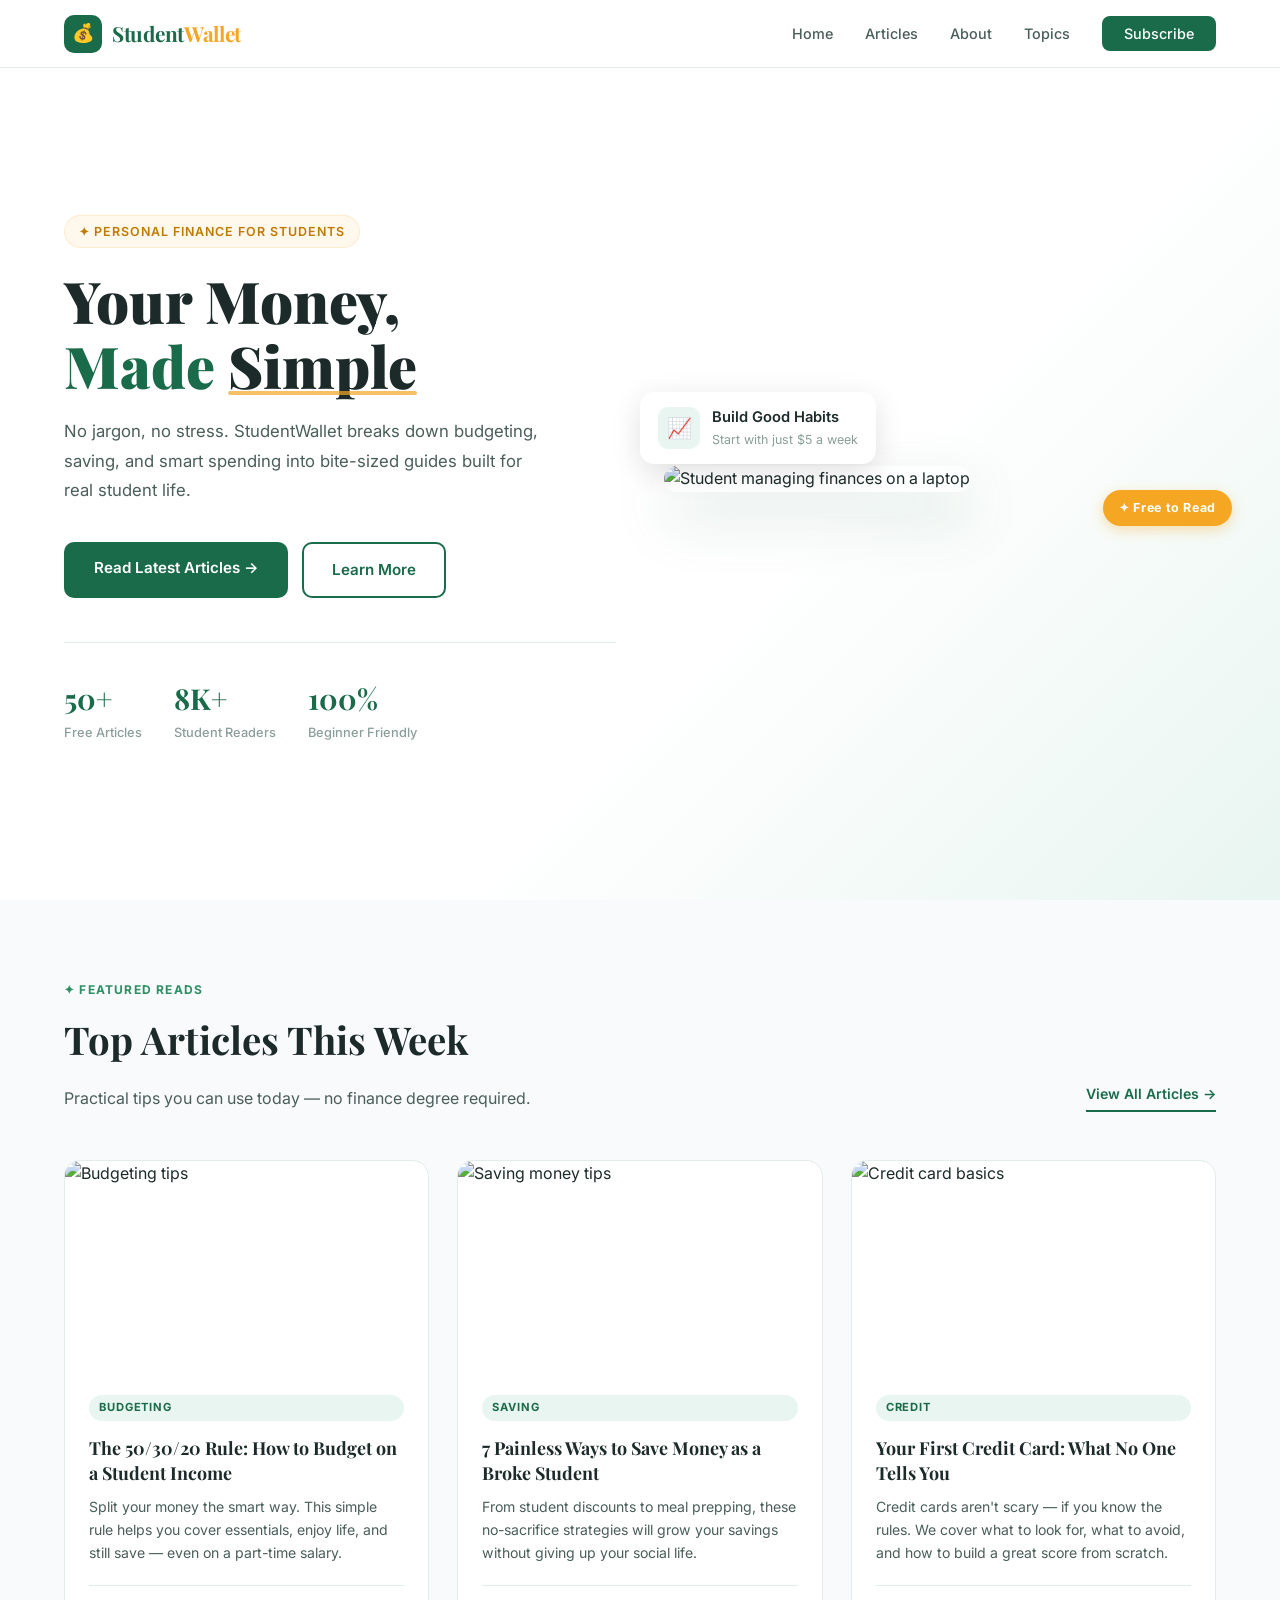
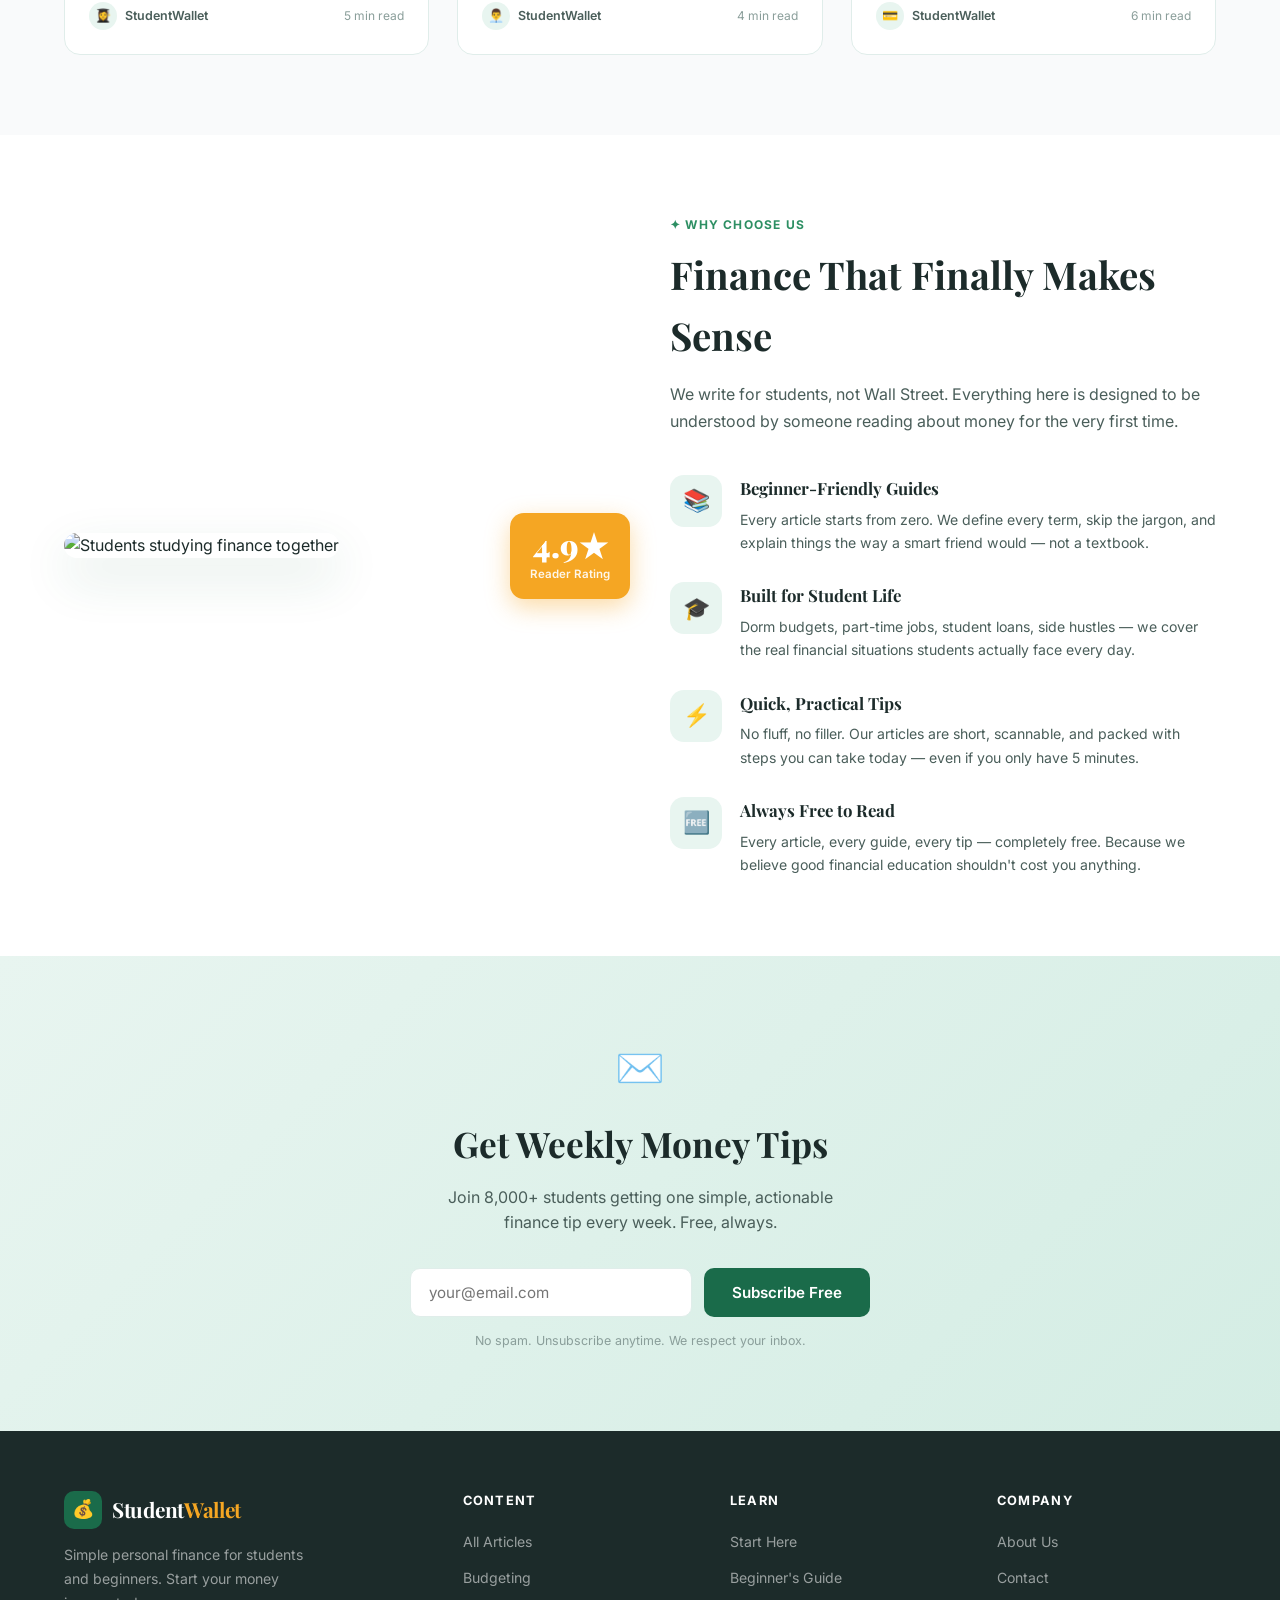
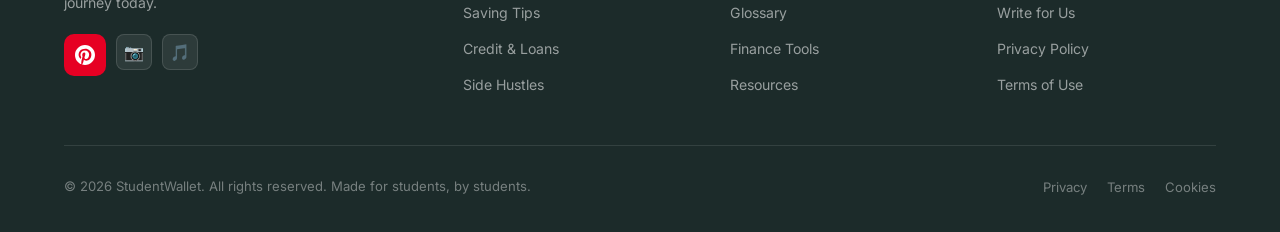
==== index.html @ f9fd7a30 "Add files via upload" ====
<!DOCTYPE html>
<html lang="en">
<head>
  <meta charset="UTF-8" />
  <meta name="viewport" content="width=device-width, initial-scale=1.0"/>
  <title>StudentWallet – Personal Finance for Students</title>
  <link href="https://fonts.googleapis.com/css2?family=Playfair+Display:wght@400;600;700;900&family=Inter:wght@300;400;500;600&display=swap" rel="stylesheet"/>
  <style>
    *, *::before, *::after { box-sizing: border-box; margin: 0; padding: 0; }

    :root {
      --green-dark:   #1A6B4A;
      --green-mid:    #2D8F63;
      --green-light:  #E8F5F0;
      --gold:         #F5A623;
      --gold-light:   #FFF8ED;
      --white:        #FFFFFF;
      --off-white:    #F9FAFB;
      --text-dark:    #1C2B2A;
      --text-mid:     #4A5E5A;
      --text-light:   #8A9E9A;
      --border:       #E0EDEA;
    }

    html { scroll-behavior: smooth; }
    body {
      font-family: 'Inter', sans-serif;
      color: var(--text-dark);
      background: var(--white);
      line-height: 1.6;
    }

    /* ── NAV ── */
    nav {
      position: sticky;
      top: 0;
      z-index: 100;
      background: rgba(255,255,255,0.96);
      backdrop-filter: blur(10px);
      border-bottom: 1px solid var(--border);
      padding: 0 5%;
      display: flex;
      align-items: center;
      justify-content: space-between;
      height: 68px;
    }

    .nav-logo {
      display: flex;
      align-items: center;
      gap: 10px;
      text-decoration: none;
    }

    .logo-icon {
      width: 38px;
      height: 38px;
      background: var(--green-dark);
      border-radius: 10px;
      display: flex;
      align-items: center;
      justify-content: center;
      font-size: 18px;
    }

    .logo-text {
      font-family: 'Playfair Display', serif;
      font-weight: 700;
      font-size: 1.3rem;
      color: var(--green-dark);
      letter-spacing: -0.3px;
    }

    .logo-text span { color: var(--gold); }

    .nav-links {
      display: flex;
      align-items: center;
      gap: 32px;
      list-style: none;
    }

    .nav-links a {
      text-decoration: none;
      font-size: 0.9rem;
      font-weight: 500;
      color: var(--text-mid);
      transition: color 0.2s;
    }

    .nav-links a:hover { color: var(--green-dark); }

    .nav-cta {
      background: var(--green-dark);
      color: var(--white) !important;
      padding: 9px 22px;
      border-radius: 8px;
      transition: background 0.2s !important;
    }

    .nav-cta:hover { background: var(--green-mid) !important; color: var(--white) !important; }

    /* ── HERO ── */
    .hero {
      display: grid;
      grid-template-columns: 1fr 1fr;
      align-items: center;
      gap: 48px;
      padding: 80px 5% 90px;
      background: linear-gradient(135deg, var(--white) 60%, var(--green-light) 100%);
      min-height: calc(100vh - 68px);
    }

    .hero-eyebrow {
      display: inline-flex;
      align-items: center;
      gap: 8px;
      background: var(--gold-light);
      border: 1px solid #F5C87040;
      color: #C07A00;
      font-size: 0.78rem;
      font-weight: 600;
      letter-spacing: 0.08em;
      text-transform: uppercase;
      padding: 6px 14px;
      border-radius: 100px;
      margin-bottom: 20px;
    }

    .hero-title {
      font-family: 'Playfair Display', serif;
      font-size: clamp(2.4rem, 4.5vw, 3.6rem);
      font-weight: 900;
      line-height: 1.12;
      color: var(--text-dark);
      margin-bottom: 20px;
    }

    .hero-title .accent { color: var(--green-dark); }
    .hero-title .underline-gold {
      position: relative;
      display: inline-block;
    }

    .hero-title .underline-gold::after {
      content: '';
      position: absolute;
      bottom: 2px;
      left: 0;
      width: 100%;
      height: 4px;
      background: var(--gold);
      border-radius: 2px;
      opacity: 0.7;
    }

    .hero-desc {
      font-size: 1.05rem;
      color: var(--text-mid);
      max-width: 480px;
      margin-bottom: 36px;
      line-height: 1.75;
    }

    .hero-actions {
      display: flex;
      gap: 14px;
      flex-wrap: wrap;
    }

    .btn-primary {
      background: var(--green-dark);
      color: var(--white);
      padding: 14px 30px;
      border-radius: 10px;
      font-weight: 600;
      font-size: 0.95rem;
      text-decoration: none;
      transition: background 0.2s, transform 0.15s;
      display: inline-block;
    }

    .btn-primary:hover { background: var(--green-mid); transform: translateY(-1px); }

    .btn-secondary {
      background: transparent;
      color: var(--green-dark);
      padding: 14px 28px;
      border-radius: 10px;
      font-weight: 600;
      font-size: 0.95rem;
      text-decoration: none;
      border: 2px solid var(--green-dark);
      transition: all 0.2s;
      display: inline-block;
    }

    .btn-secondary:hover { background: var(--green-light); }

    .hero-stats {
      display: flex;
      gap: 32px;
      margin-top: 44px;
      padding-top: 32px;
      border-top: 1px solid var(--border);
    }

    .stat-item {}
    .stat-num {
      font-family: 'Playfair Display', serif;
      font-size: 1.8rem;
      font-weight: 700;
      color: var(--green-dark);
    }
    .stat-label {
      font-size: 0.8rem;
      color: var(--text-light);
      font-weight: 500;
      margin-top: 2px;
    }

    .hero-image-wrap {
      position: relative;
    }

    .hero-image-wrap img {
      width: 100%;
      height: 500px;
      object-fit: cover;
      border-radius: 20px;
      box-shadow: 0 24px 60px rgba(26,107,74,0.18);
    }

    .hero-badge {
      position: absolute;
      bottom: 28px;
      left: -24px;
      background: var(--white);
      border-radius: 14px;
      padding: 14px 18px;
      box-shadow: 0 8px 30px rgba(0,0,0,0.12);
      display: flex;
      align-items: center;
      gap: 12px;
      min-width: 200px;
    }

    .hero-badge-icon {
      width: 42px;
      height: 42px;
      background: var(--green-light);
      border-radius: 10px;
      display: flex;
      align-items: center;
      justify-content: center;
      font-size: 20px;
      flex-shrink: 0;
    }

    .hero-badge-text { font-size: 0.78rem; color: var(--text-light); }
    .hero-badge-main { font-size: 0.92rem; font-weight: 600; color: var(--text-dark); }

    .hero-tag {
      position: absolute;
      top: 24px;
      right: -16px;
      background: var(--gold);
      color: var(--white);
      font-size: 0.78rem;
      font-weight: 700;
      padding: 8px 16px;
      border-radius: 100px;
      letter-spacing: 0.05em;
      box-shadow: 0 4px 14px rgba(245,166,35,0.35);
    }

    /* ── SECTION SHARED ── */
    section { padding: 80px 5%; }

    .section-eyebrow {
      font-size: 0.75rem;
      font-weight: 700;
      letter-spacing: 0.1em;
      text-transform: uppercase;
      color: var(--green-mid);
      margin-bottom: 10px;
    }

    .section-title {
      font-family: 'Playfair Display', serif;
      font-size: clamp(1.8rem, 3vw, 2.5rem);
      font-weight: 700;
      color: var(--text-dark);
      margin-bottom: 14px;
    }

    .section-sub {
      font-size: 1rem;
      color: var(--text-mid);
      max-width: 540px;
      line-height: 1.7;
    }

    .section-header {
      display: flex;
      align-items: flex-end;
      justify-content: space-between;
      flex-wrap: wrap;
      gap: 20px;
      margin-bottom: 48px;
    }

    .view-all {
      font-size: 0.88rem;
      font-weight: 600;
      color: var(--green-dark);
      text-decoration: none;
      display: flex;
      align-items: center;
      gap: 6px;
      white-space: nowrap;
      padding-bottom: 4px;
      border-bottom: 2px solid var(--green-dark);
      transition: opacity 0.2s;
    }

    .view-all:hover { opacity: 0.7; }

    /* ── TOP ARTICLES ── */
    #articles { background: var(--off-white); }

    .articles-grid {
      display: grid;
      grid-template-columns: repeat(3, 1fr);
      gap: 28px;
    }

    .article-card {
      background: var(--white);
      border-radius: 16px;
      overflow: hidden;
      border: 1px solid var(--border);
      transition: transform 0.2s, box-shadow 0.2s;
      text-decoration: none;
      color: inherit;
      display: flex;
      flex-direction: column;
    }

    .article-card:hover {
      transform: translateY(-4px);
      box-shadow: 0 16px 40px rgba(26,107,74,0.12);
    }

    .article-card img {
      width: 100%;
      height: 210px;
      object-fit: cover;
    }

    .article-card-body { padding: 24px; flex: 1; display: flex; flex-direction: column; }

    .article-tag {
      display: inline-block;
      font-size: 0.7rem;
      font-weight: 700;
      text-transform: uppercase;
      letter-spacing: 0.08em;
      color: var(--green-dark);
      background: var(--green-light);
      padding: 4px 10px;
      border-radius: 100px;
      margin-bottom: 14px;
    }

    .article-title {
      font-family: 'Playfair Display', serif;
      font-size: 1.12rem;
      font-weight: 700;
      color: var(--text-dark);
      margin-bottom: 10px;
      line-height: 1.4;
    }

    .article-excerpt {
      font-size: 0.88rem;
      color: var(--text-mid);
      line-height: 1.65;
      flex: 1;
    }

    .article-meta {
      display: flex;
      align-items: center;
      justify-content: space-between;
      margin-top: 20px;
      padding-top: 16px;
      border-top: 1px solid var(--border);
    }

    .article-author {
      display: flex;
      align-items: center;
      gap: 8px;
    }

    .author-avatar {
      width: 28px;
      height: 28px;
      border-radius: 50%;
      background: var(--green-light);
      display: flex;
      align-items: center;
      justify-content: center;
      font-size: 13px;
    }

    .author-name { font-size: 0.78rem; font-weight: 600; color: var(--text-mid); }
    .article-read { font-size: 0.75rem; color: var(--text-light); }

    /* ── WHY CHOOSE US ── */
    #why { background: var(--white); }

    .why-grid {
      display: grid;
      grid-template-columns: 1fr 1fr;
      gap: 60px;
      align-items: center;
    }

    .why-image-col { position: relative; }

    .why-image-col img {
      width: 100%;
      height: 480px;
      object-fit: cover;
      border-radius: 20px;
      box-shadow: 0 20px 50px rgba(26,107,74,0.14);
    }

    .why-floating-card {
      position: absolute;
      top: -20px;
      right: -20px;
      background: var(--gold);
      color: var(--white);
      border-radius: 14px;
      padding: 16px 20px;
      text-align: center;
      box-shadow: 0 8px 24px rgba(245,166,35,0.4);
    }

    .why-floating-num {
      font-family: 'Playfair Display', serif;
      font-size: 2rem;
      font-weight: 900;
      line-height: 1;
    }

    .why-floating-label { font-size: 0.72rem; font-weight: 600; opacity: 0.9; margin-top: 4px; }

    .why-features { display: flex; flex-direction: column; gap: 28px; }

    .why-feature {
      display: flex;
      gap: 18px;
      align-items: flex-start;
    }

    .why-feature-icon {
      width: 52px;
      height: 52px;
      border-radius: 14px;
      background: var(--green-light);
      display: flex;
      align-items: center;
      justify-content: center;
      font-size: 22px;
      flex-shrink: 0;
      transition: background 0.2s;
    }

    .why-feature:hover .why-feature-icon { background: var(--green-dark); }

    .why-feature-title {
      font-family: 'Playfair Display', serif;
      font-size: 1.05rem;
      font-weight: 700;
      margin-bottom: 6px;
      color: var(--text-dark);
    }

    .why-feature-desc {
      font-size: 0.88rem;
      color: var(--text-mid);
      line-height: 1.65;
    }

    /* ── TOPICS STRIP ── */
    #topics {
      background: var(--green-dark);
      padding: 64px 5%;
    }

    .topics-inner { text-align: center; }

    .topics-title {
      font-family: 'Playfair Display', serif;
      font-size: clamp(1.6rem, 2.5vw, 2rem);
      font-weight: 700;
      color: var(--white);
      margin-bottom: 8px;
    }

    .topics-sub { font-size: 0.95rem; color: rgba(255,255,255,0.65); margin-bottom: 36px; }

    .topics-chips {
      display: flex;
      flex-wrap: wrap;
      gap: 12px;
      justify-content: center;
    }

    .chip {
      display: inline-flex;
      align-items: center;
      gap: 8px;
      background: rgba(255,255,255,0.1);
      border: 1px solid rgba(255,255,255,0.2);
      color: var(--white);
      padding: 10px 20px;
      border-radius: 100px;
      font-size: 0.88rem;
      font-weight: 500;
      text-decoration: none;
      transition: background 0.2s;
      cursor: pointer;
    }

    .chip:hover { background: rgba(255,255,255,0.2); }
    .chip.active { background: var(--gold); border-color: var(--gold); }

    /* ── NEWSLETTER ── */
    #newsletter {
      background: linear-gradient(135deg, var(--green-light) 0%, #D4EDE4 100%);
      text-align: center;
      padding: 80px 5%;
    }

    .newsletter-icon { font-size: 2.5rem; margin-bottom: 16px; }

    .newsletter-title {
      font-family: 'Playfair Display', serif;
      font-size: clamp(1.7rem, 3vw, 2.2rem);
      font-weight: 700;
      color: var(--text-dark);
      margin-bottom: 12px;
    }

    .newsletter-sub {
      font-size: 1rem;
      color: var(--text-mid);
      margin-bottom: 32px;
      max-width: 440px;
      margin-left: auto;
      margin-right: auto;
    }

    .newsletter-form {
      display: flex;
      gap: 12px;
      max-width: 460px;
      margin: 0 auto;
      flex-wrap: wrap;
      justify-content: center;
    }

    .newsletter-input {
      flex: 1;
      min-width: 220px;
      padding: 14px 18px;
      border: 1.5px solid var(--border);
      border-radius: 10px;
      font-size: 0.95rem;
      font-family: 'Inter', sans-serif;
      background: var(--white);
      outline: none;
      transition: border-color 0.2s;
    }

    .newsletter-input:focus { border-color: var(--green-dark); }

    .newsletter-btn {
      background: var(--green-dark);
      color: var(--white);
      padding: 14px 28px;
      border-radius: 10px;
      font-weight: 600;
      font-size: 0.95rem;
      border: none;
      cursor: pointer;
      font-family: 'Inter', sans-serif;
      transition: background 0.2s;
    }

    .newsletter-btn:hover { background: var(--green-mid); }

    .newsletter-note { font-size: 0.78rem; color: var(--text-light); margin-top: 14px; }

    /* ── FOOTER ── */
    footer {
      background: var(--text-dark);
      color: rgba(255,255,255,0.8);
      padding: 60px 5% 32px;
    }

    .footer-top {
      display: grid;
      grid-template-columns: 1.6fr 1fr 1fr 1fr;
      gap: 48px;
      padding-bottom: 48px;
      border-bottom: 1px solid rgba(255,255,255,0.1);
    }

    .footer-brand .logo-text { color: var(--white); }
    .footer-brand .logo-text span { color: var(--gold); }

    .footer-tagline {
      font-size: 0.88rem;
      color: rgba(255,255,255,0.55);
      margin-top: 14px;
      line-height: 1.7;
      max-width: 240px;
    }

    .footer-social {
      display: flex;
      gap: 10px;
      margin-top: 20px;
    }

    .social-link {
      width: 36px;
      height: 36px;
      border-radius: 8px;
      background: rgba(255,255,255,0.08);
      border: 1px solid rgba(255,255,255,0.12);
      display: flex;
      align-items: center;
      justify-content: center;
      text-decoration: none;
      font-size: 16px;
      transition: background 0.2s;
      color: var(--white);
    }

    .social-link:hover { background: rgba(255,255,255,0.18); }

    .pinterest-link {
      width: 42px;
      height: 42px;
      border-radius: 10px;
      background: #E60023;
      display: flex;
      align-items: center;
      justify-content: center;
      text-decoration: none;
      font-size: 20px;
      transition: opacity 0.2s, transform 0.15s;
      border: none;
    }

    .pinterest-link:hover { opacity: 0.85; transform: scale(1.08); }

    .footer-col-title {
      font-size: 0.8rem;
      font-weight: 700;
      letter-spacing: 0.1em;
      text-transform: uppercase;
      color: var(--white);
      margin-bottom: 18px;
    }

    .footer-links { list-style: none; display: flex; flex-direction: column; gap: 10px; }

    .footer-links a {
      text-decoration: none;
      font-size: 0.88rem;
      color: rgba(255,255,255,0.55);
      transition: color 0.2s;
    }

    .footer-links a:hover { color: var(--white); }

    .footer-bottom {
      display: flex;
      align-items: center;
      justify-content: space-between;
      padding-top: 28px;
      flex-wrap: wrap;
      gap: 12px;
    }

    .footer-copy { font-size: 0.82rem; color: rgba(255,255,255,0.4); }

    .footer-bottom-links {
      display: flex;
      gap: 20px;
      list-style: none;
    }

    .footer-bottom-links a {
      font-size: 0.82rem;
      color: rgba(255,255,255,0.4);
      text-decoration: none;
      transition: color 0.2s;
    }

    .footer-bottom-links a:hover { color: rgba(255,255,255,0.7); }

    /* ── RESPONSIVE ── */
    @media (max-width: 1024px) {
      .footer-top { grid-template-columns: 1fr 1fr; gap: 36px; }
      .why-grid { grid-template-columns: 1fr; }
      .why-image-col { display: none; }
    }

    @media (max-width: 768px) {
      .hero { grid-template-columns: 1fr; padding: 48px 5%; min-height: auto; }
      .hero-image-wrap { display: none; }
      .articles-grid { grid-template-columns: 1fr; }
      .nav-links { display: none; }
      .hero-stats { gap: 20px; }
      .footer-top { grid-template-columns: 1fr 1fr; }
    }

    @media (max-width: 480px) {
      .footer-top { grid-template-columns: 1fr; }
      .footer-bottom { flex-direction: column; align-items: flex-start; }
    }

    /* ── ANIMATIONS ── */
    @keyframes fadeUp {
      from { opacity: 0; transform: translateY(24px); }
      to   { opacity: 1; transform: translateY(0); }
    }

    .hero-content > * {
      animation: fadeUp 0.6s ease both;
    }

    .hero-content > *:nth-child(1) { animation-delay: 0.05s; }
    .hero-content > *:nth-child(2) { animation-delay: 0.15s; }
    .hero-content > *:nth-child(3) { animation-delay: 0.25s; }
    .hero-content > *:nth-child(4) { animation-delay: 0.35s; }
    .hero-content > *:nth-child(5) { animation-delay: 0.45s; }

    @media (prefers-reduced-motion: reduce) {
      .hero-content > * { animation: none; }
    }
  </style>
</head>
<body>

  <!-- ── NAVIGATION ── -->
  <nav>
    <a href="#" class="nav-logo">
      <div class="logo-icon">💰</div>
      <span class="logo-text">Student<span>Wallet</span></span>
    </a>
    <ul class="nav-links">
      <li><a href="#">Home</a></li>
      <li><a href="#articles">Articles</a></li>
      <li><a href="#why">About</a></li>
      <li><a href="#topics">Topics</a></li>
      <li><a href="#newsletter" class="nav-cta">Subscribe</a></li>
    </ul>
  </nav>

  <!-- ── HERO ── -->
  <section class="hero">
    <div class="hero-content">
      <div class="hero-eyebrow">
        ✦ Personal Finance for Students
      </div>
      <h1 class="hero-title">
        Your Money,<br/>
        <span class="accent">Made</span> <span class="underline-gold">Simple</span>
      </h1>
      <p class="hero-desc">
        No jargon, no stress. StudentWallet breaks down budgeting, saving, and smart spending into bite-sized guides built for real student life.
      </p>
      <div class="hero-actions">
        <a href="#articles" class="btn-primary">Read Latest Articles →</a>
        <a href="#why" class="btn-secondary">Learn More</a>
      </div>
      <div class="hero-stats">
        <div class="stat-item">
          <div class="stat-num">50+</div>
          <div class="stat-label">Free Articles</div>
        </div>
        <div class="stat-item">
          <div class="stat-num">8K+</div>
          <div class="stat-label">Student Readers</div>
        </div>
        <div class="stat-item">
          <div class="stat-num">100%</div>
          <div class="stat-label">Beginner Friendly</div>
        </div>
      </div>
    </div>

    <div class="hero-image-wrap">
      <img
        src="https://images.unsplash.com/photo-1554224155-6726b3ff858f?w=900&auto=format&fit=crop&q=80"
        alt="Student managing finances on a laptop"
      />
      <div class="hero-badge">
        <div class="hero-badge-icon">📈</div>
        <div>
          <div class="hero-badge-main">Build Good Habits</div>
          <div class="hero-badge-text">Start with just $5 a week</div>
        </div>
      </div>
      <div class="hero-tag">✦ Free to Read</div>
    </div>
  </section>

  <!-- ── TOP ARTICLES ── -->
  <section id="articles">
    <div class="section-header">
      <div>
        <p class="section-eyebrow">✦ Featured Reads</p>
        <h2 class="section-title">Top Articles This Week</h2>
        <p class="section-sub">Practical tips you can use today — no finance degree required.</p>
      </div>
      <a href="#" class="view-all">View All Articles →</a>
    </div>

    <div class="articles-grid">

      <!-- Article 1 -->
      <a href="#" class="article-card">
        <img
          src="https://images.unsplash.com/photo-1579621970795-87facc2f976d?w=800&auto=format&fit=crop&q=80"
          alt="Budgeting tips"
        />
        <div class="article-card-body">
          <span class="article-tag">Budgeting</span>
          <div class="article-title">The 50/30/20 Rule: How to Budget on a Student Income</div>
          <p class="article-excerpt">Split your money the smart way. This simple rule helps you cover essentials, enjoy life, and still save — even on a part-time salary.</p>
          <div class="article-meta">
            <div class="article-author">
              <div class="author-avatar">👩‍🎓</div>
              <span class="author-name">StudentWallet</span>
            </div>
            <span class="article-read">5 min read</span>
          </div>
        </div>
      </a>

      <!-- Article 2 -->
      <a href="#" class="article-card">
        <img
          src="https://images.unsplash.com/photo-1450101499163-c8848c66ca85?w=800&auto=format&fit=crop&q=80"
          alt="Saving money tips"
        />
        <div class="article-card-body">
          <span class="article-tag">Saving</span>
          <div class="article-title">7 Painless Ways to Save Money as a Broke Student</div>
          <p class="article-excerpt">From student discounts to meal prepping, these no-sacrifice strategies will grow your savings without giving up your social life.</p>
          <div class="article-meta">
            <div class="article-author">
              <div class="author-avatar">👨‍💼</div>
              <span class="author-name">StudentWallet</span>
            </div>
            <span class="article-read">4 min read</span>
          </div>
        </div>
      </a>

      <!-- Article 3 -->
      <a href="#" class="article-card">
        <img
          src="https://images.unsplash.com/photo-1633158829585-23ba8f7c8caf?w=800&auto=format&fit=crop&q=80"
          alt="Credit card basics"
        />
        <div class="article-card-body">
          <span class="article-tag">Credit</span>
          <div class="article-title">Your First Credit Card: What No One Tells You</div>
          <p class="article-excerpt">Credit cards aren't scary — if you know the rules. We cover what to look for, what to avoid, and how to build a great score from scratch.</p>
          <div class="article-meta">
            <div class="article-author">
              <div class="author-avatar">💳</div>
              <span class="author-name">StudentWallet</span>
            </div>
            <span class="article-read">6 min read</span>
          </div>
        </div>
      </a>

    </div>
  </section>

  <!-- ── WHY CHOOSE STUDENTWALLET ── -->
  <section id="why">
    <div class="why-grid">
      <div class="why-image-col">
        <img
          src="https://images.unsplash.com/photo-1523240795612-9a054b0db644?w=900&auto=format&fit=crop&q=80"
          alt="Students studying finance together"
        />
        <div class="why-floating-card">
          <div class="why-floating-num">4.9★</div>
          <div class="why-floating-label">Reader Rating</div>
        </div>
      </div>

      <div>
        <p class="section-eyebrow">✦ Why Choose Us</p>
        <h2 class="section-title">Finance That Finally Makes Sense</h2>
        <p class="section-sub" style="margin-bottom: 40px;">We write for students, not Wall Street. Everything here is designed to be understood by someone reading about money for the very first time.</p>

        <div class="why-features">

          <div class="why-feature">
            <div class="why-feature-icon">📚</div>
            <div>
              <div class="why-feature-title">Beginner-Friendly Guides</div>
              <p class="why-feature-desc">Every article starts from zero. We define every term, skip the jargon, and explain things the way a smart friend would — not a textbook.</p>
            </div>
          </div>

          <div class="why-feature">
            <div class="why-feature-icon">🎓</div>
            <div>
              <div class="why-feature-title">Built for Student Life</div>
              <p class="why-feature-desc">Dorm budgets, part-time jobs, student loans, side hustles — we cover the real financial situations students actually face every day.</p>
            </div>
          </div>

          <div class="why-feature">
            <div class="why-feature-icon">⚡</div>
            <div>
              <div class="why-feature-title">Quick, Practical Tips</div>
              <p class="why-feature-desc">No fluff, no filler. Our articles are short, scannable, and packed with steps you can take today — even if you only have 5 minutes.</p>
            </div>
          </div>

          <div class="why-feature">
            <div class="why-feature-icon">🆓</div>
            <div>
              <div class="why-feature-title">Always Free to Read</div>
              <p class="why-feature-desc">Every article, every guide, every tip — completely free. Because we believe good financial education shouldn't cost you anything.</p>
            </div>
          </div>

        </div>
      </div>
    </div>
  </section>



  <!-- ── NEWSLETTER ── -->
  <section id="newsletter">
    <div class="newsletter-icon">✉️</div>
    <h2 class="newsletter-title">Get Weekly Money Tips</h2>
    <p class="newsletter-sub">Join 8,000+ students getting one simple, actionable finance tip every week. Free, always.</p>
    <div class="newsletter-form">
      <input class="newsletter-input" type="email" placeholder="your@email.com" />
      <button class="newsletter-btn">Subscribe Free</button>
    </div>
    <p class="newsletter-note">No spam. Unsubscribe anytime. We respect your inbox.</p>
  </section>

  <!-- ── FOOTER ── -->
  <footer>
    <div class="footer-top">

      <div class="footer-brand">
        <a href="#" class="nav-logo" style="text-decoration:none;">
          <div class="logo-icon">💰</div>
          <span class="logo-text" style="color:#fff">Student<span>Wallet</span></span>
        </a>
        <p class="footer-tagline">Simple personal finance for students and beginners. Start your money journey today.</p>
        <div class="footer-social">
          <!-- Pinterest — replace # with your Pinterest URL -->
          <a href="#" target="_blank" rel="noopener noreferrer" class="pinterest-link" title="Follow us on Pinterest" aria-label="Pinterest">
            <svg width="20" height="20" viewBox="0 0 24 24" fill="white" xmlns="http://www.w3.org/2000/svg">
              <path d="M12 0C5.373 0 0 5.373 0 12c0 5.084 3.163 9.426 7.627 11.174-.105-.949-.2-2.405.042-3.441.218-.937 1.407-5.965 1.407-5.965s-.359-.719-.359-1.782c0-1.668.967-2.914 2.171-2.914 1.023 0 1.518.769 1.518 1.69 0 1.029-.655 2.568-.994 3.995-.283 1.194.599 2.169 1.777 2.169 2.133 0 3.772-2.249 3.772-5.495 0-2.873-2.064-4.882-5.012-4.882-3.414 0-5.418 2.561-5.418 5.207 0 1.031.397 2.138.893 2.738a.36.36 0 0 1 .083.345l-.333 1.36c-.053.22-.174.267-.402.161-1.499-.698-2.436-2.889-2.436-4.649 0-3.785 2.75-7.262 7.929-7.262 4.163 0 7.398 2.967 7.398 6.931 0 4.136-2.607 7.464-6.227 7.464-1.216 0-2.359-.632-2.75-1.378l-.748 2.853c-.271 1.043-1.002 2.35-1.492 3.146C9.57 23.812 10.763 24 12 24c6.627 0 12-5.373 12-12S18.627 0 12 0z"/>
            </svg>
          </a>
          <a href="#" class="social-link" title="Instagram" aria-label="Instagram">📷</a>
          <a href="#" class="social-link" title="TikTok" aria-label="TikTok">🎵</a>
        </div>
      </div>

      <div>
        <div class="footer-col-title">Content</div>
        <ul class="footer-links">
          <li><a href="#">All Articles</a></li>
          <li><a href="#">Budgeting</a></li>
          <li><a href="#">Saving Tips</a></li>
          <li><a href="#">Credit & Loans</a></li>
          <li><a href="#">Side Hustles</a></li>
        </ul>
      </div>

      <div>
        <div class="footer-col-title">Learn</div>
        <ul class="footer-links">
          <li><a href="#">Start Here</a></li>
          <li><a href="#">Beginner's Guide</a></li>
          <li><a href="#">Glossary</a></li>
          <li><a href="#">Finance Tools</a></li>
          <li><a href="#">Resources</a></li>
        </ul>
      </div>

      <div>
        <div class="footer-col-title">Company</div>
        <ul class="footer-links">
          <li><a href="#">About Us</a></li>
          <li><a href="#">Contact</a></li>
          <li><a href="#">Write for Us</a></li>
          <li><a href="#">Privacy Policy</a></li>
          <li><a href="#">Terms of Use</a></li>
        </ul>
      </div>

    </div>

    <div class="footer-bottom">
      <p class="footer-copy">© 2026 StudentWallet. All rights reserved. Made for students, by students.</p>
      <ul class="footer-bottom-links">
        <li><a href="#">Privacy</a></li>
        <li><a href="#">Terms</a></li>
        <li><a href="#">Cookies</a></li>
      </ul>
    </div>
  </footer>

</body>
</html>
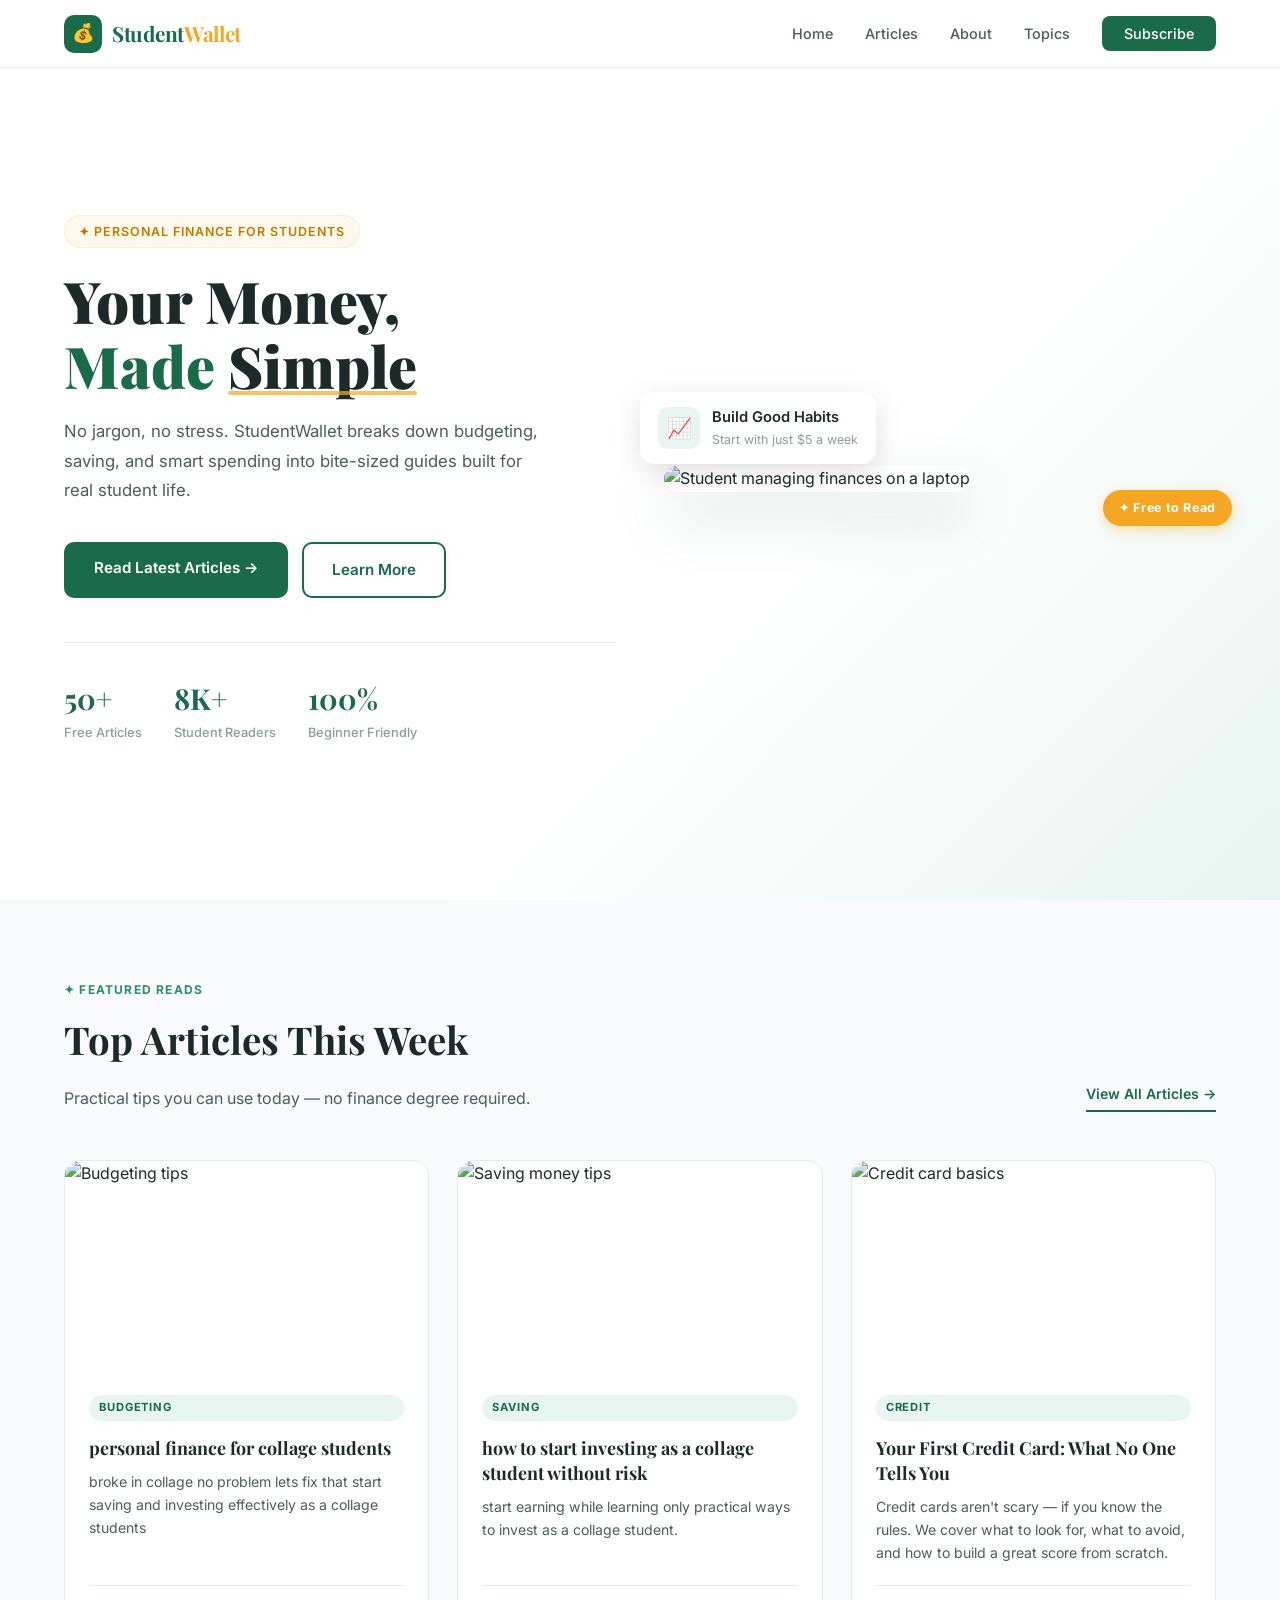
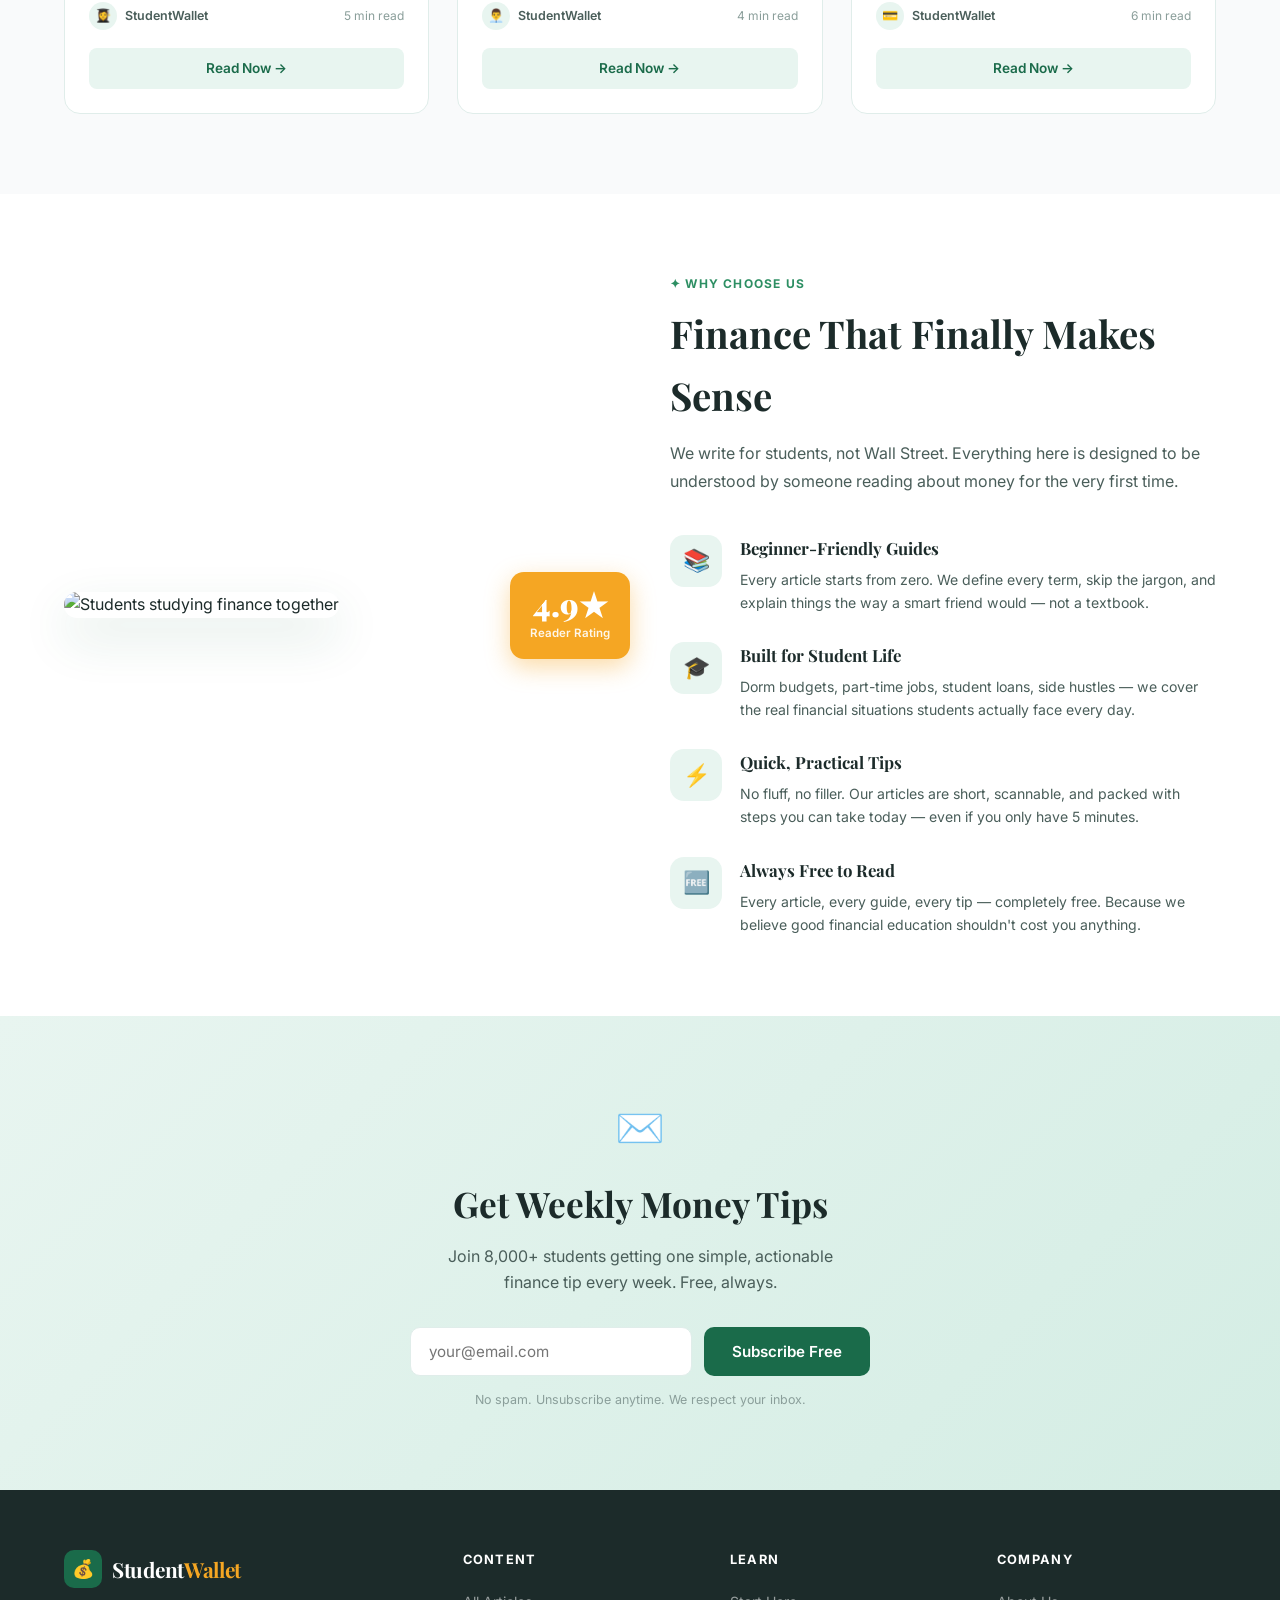
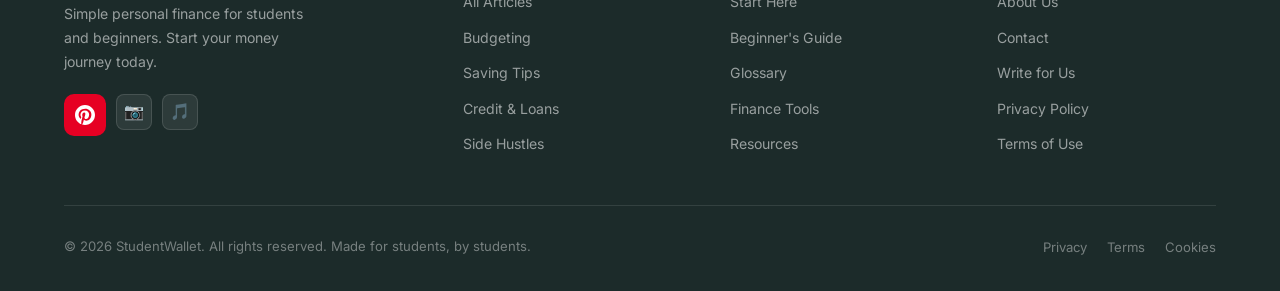
==== commit 29548744: "Add files via upload" ====
--- a/index.html
+++ b/index.html
@@ -418,6 +418,25 @@
     .author-name { font-size: 0.78rem; font-weight: 600; color: var(--text-mid); }
     .article-read { font-size: 0.75rem; color: var(--text-light); }
 
+    .read-now-btn {
+      display: inline-block;
+      margin-top: 18px;
+      width: 100%;
+      text-align: center;
+      background: var(--green-light);
+      color: var(--green-dark);
+      font-size: 0.85rem;
+      font-weight: 600;
+      padding: 10px 0;
+      border-radius: 8px;
+      transition: background 0.2s, color 0.2s;
+    }
+
+    .article-card:hover .read-now-btn {
+      background: var(--green-dark);
+      color: var(--white);
+    }
+
     /* ── WHY CHOOSE US ── */
     #why { background: var(--white); }
 
@@ -769,7 +788,7 @@
       <span class="logo-text">Student<span>Wallet</span></span>
     </a>
     <ul class="nav-links">
-      <li><a href="#">Home</a></li>
+      <li><a href="index.html">Home</a></li>
       <li><a href="#articles">Articles</a></li>
       <li><a href="#why">About</a></li>
       <li><a href="#topics">Topics</a></li>
@@ -840,15 +859,15 @@
     <div class="articles-grid">
 
       <!-- Article 1 -->
-      <a href="#" class="article-card">
+      <a href="a1.html" class="article-card">
         <img
           src="https://images.unsplash.com/photo-1579621970795-87facc2f976d?w=800&auto=format&fit=crop&q=80"
           alt="Budgeting tips"
         />
         <div class="article-card-body">
           <span class="article-tag">Budgeting</span>
-          <div class="article-title">The 50/30/20 Rule: How to Budget on a Student Income</div>
-          <p class="article-excerpt">Split your money the smart way. This simple rule helps you cover essentials, enjoy life, and still save — even on a part-time salary.</p>
+          <div class="article-title">personal finance for collage students</div>
+          <p class="article-excerpt">broke in collage no problem lets fix that start saving and investing effectively as a collage students</p>
           <div class="article-meta">
             <div class="article-author">
               <div class="author-avatar">👩‍🎓</div>
@@ -856,19 +875,20 @@
             </div>
             <span class="article-read">5 min read</span>
           </div>
+          <span class="read-now-btn">Read Now →</span>
         </div>
       </a>
 
       <!-- Article 2 -->
-      <a href="#" class="article-card">
+      <a href="a2.html" class="article-card">
         <img
           src="https://images.unsplash.com/photo-1450101499163-c8848c66ca85?w=800&auto=format&fit=crop&q=80"
           alt="Saving money tips"
         />
         <div class="article-card-body">
           <span class="article-tag">Saving</span>
-          <div class="article-title">7 Painless Ways to Save Money as a Broke Student</div>
-          <p class="article-excerpt">From student discounts to meal prepping, these no-sacrifice strategies will grow your savings without giving up your social life.</p>
+          <div class="article-title">how to start investing as a collage student without risk</div>
+          <p class="article-excerpt">start earning  while learning only practical ways to invest as a collage student.</p>
           <div class="article-meta">
             <div class="article-author">
               <div class="author-avatar">👨‍💼</div>
@@ -876,6 +896,7 @@
             </div>
             <span class="article-read">4 min read</span>
           </div>
+          <span class="read-now-btn">Read Now →</span>
         </div>
       </a>
 
@@ -896,6 +917,7 @@
             </div>
             <span class="article-read">6 min read</span>
           </div>
+          <span class="read-now-btn">Read Now →</span>
         </div>
       </a>
 
@@ -1021,11 +1043,11 @@
       <div>
         <div class="footer-col-title">Company</div>
         <ul class="footer-links">
-          <li><a href="#">About Us</a></li>
-          <li><a href="#">Contact</a></li>
+          <li><a href="about.html">About Us</a></li>
+          <li><a href="contact.html">Contact</a></li>
           <li><a href="#">Write for Us</a></li>
-          <li><a href="#">Privacy Policy</a></li>
-          <li><a href="#">Terms of Use</a></li>
+          <li><a href="privacy.html">Privacy Policy</a></li>
+          <li><a href="terms.html">Terms of Use</a></li>
         </ul>
       </div>
 
@@ -1034,8 +1056,8 @@
     <div class="footer-bottom">
       <p class="footer-copy">© 2026 StudentWallet. All rights reserved. Made for students, by students.</p>
       <ul class="footer-bottom-links">
-        <li><a href="#">Privacy</a></li>
-        <li><a href="#">Terms</a></li>
+        <li><a href="privacy.html">Privacy</a></li>
+        <li><a href="terms.html">Terms</a></li>
         <li><a href="#">Cookies</a></li>
       </ul>
     </div>
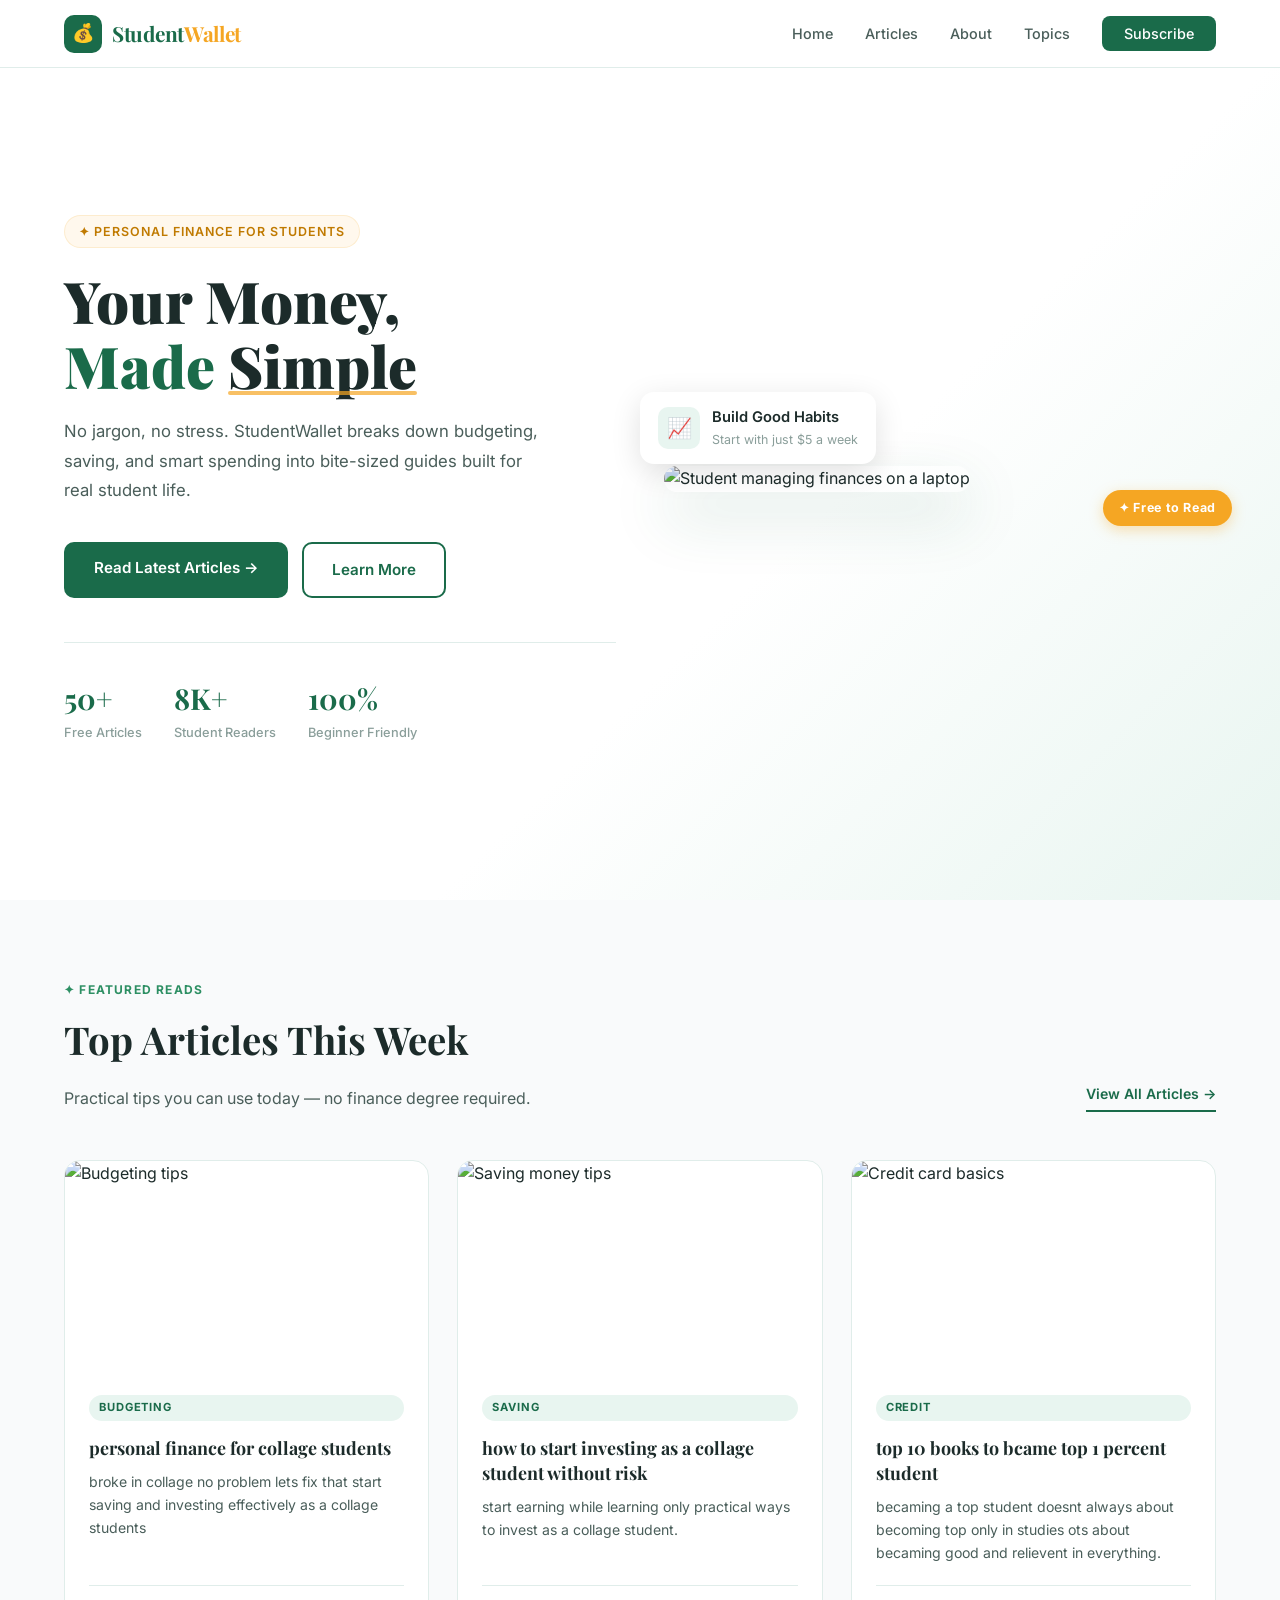
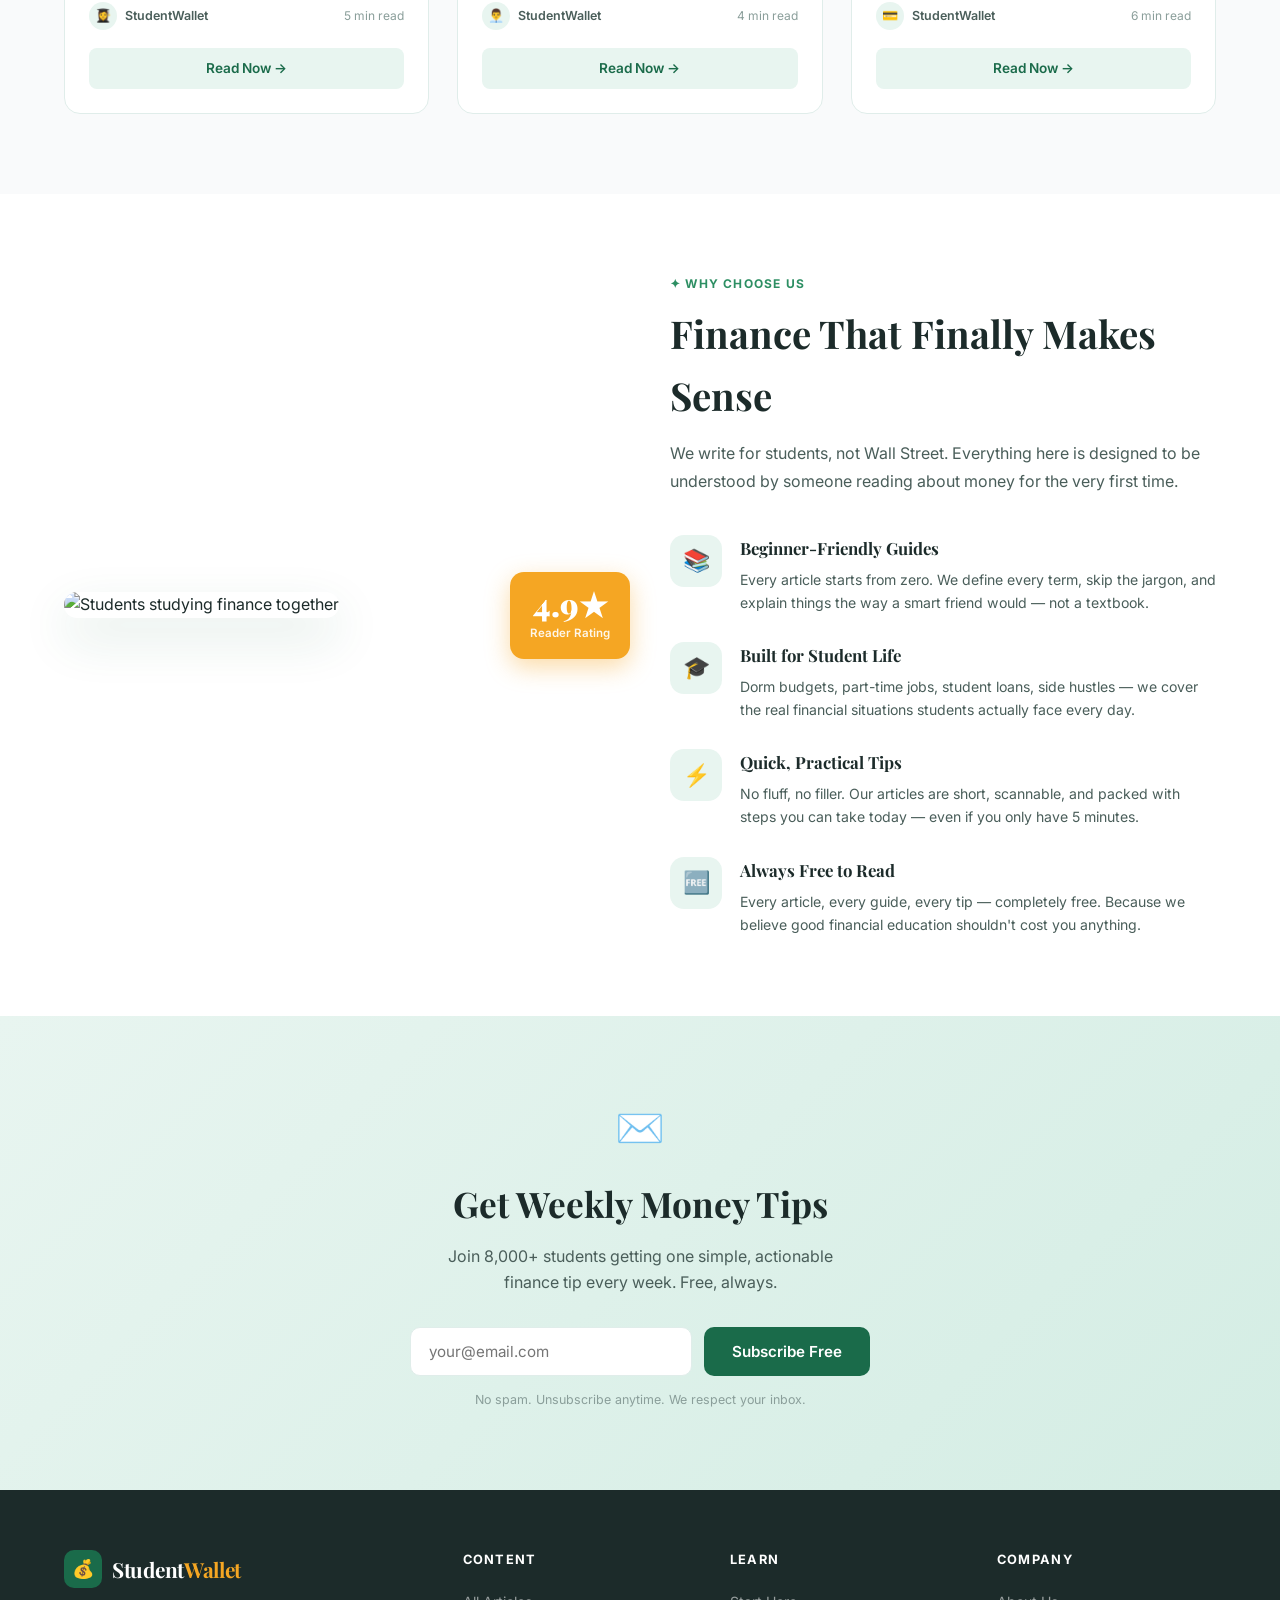
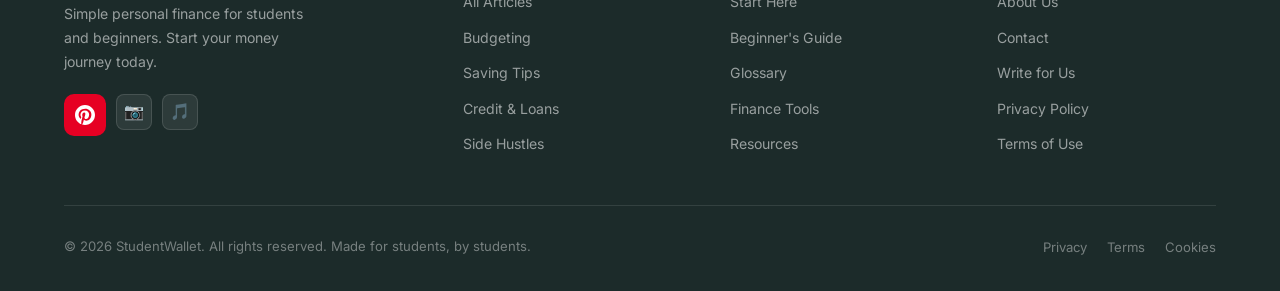
==== commit dda350d6: "Update index.html" ====
--- a/index.html
+++ b/index.html
@@ -1,6 +1,14 @@
 <!DOCTYPE html>
 <html lang="en">
 <head>
+  
+<link rel="shortcut icon" href="favicon.ico">
+
+
+  
+  <script async src="https://pagead2.googlesyndication.com/pagead/js/adsbygoogle.js?client=ca-pub-8790034990698799"
+     crossorigin="anonymous"></script>
+  
   <meta charset="UTF-8" />
   <meta name="viewport" content="width=device-width, initial-scale=1.0"/>
   <title>StudentWallet – Personal Finance for Students</title>
@@ -901,15 +909,15 @@
       </a>
 
       <!-- Article 3 -->
-      <a href="#" class="article-card">
+      <a href="a3.html" class="article-card">
         <img
           src="https://images.unsplash.com/photo-1633158829585-23ba8f7c8caf?w=800&auto=format&fit=crop&q=80"
           alt="Credit card basics"
         />
         <div class="article-card-body">
           <span class="article-tag">Credit</span>
-          <div class="article-title">Your First Credit Card: What No One Tells You</div>
-          <p class="article-excerpt">Credit cards aren't scary — if you know the rules. We cover what to look for, what to avoid, and how to build a great score from scratch.</p>
+          <div class="article-title">top 10 books to bcame top 1 percent student</div>
+          <p class="article-excerpt">becaming a top student doesnt always about becoming top only in studies ots about becaming good and relievent in everything.</p>
           <div class="article-meta">
             <div class="article-author">
               <div class="author-avatar">💳</div>
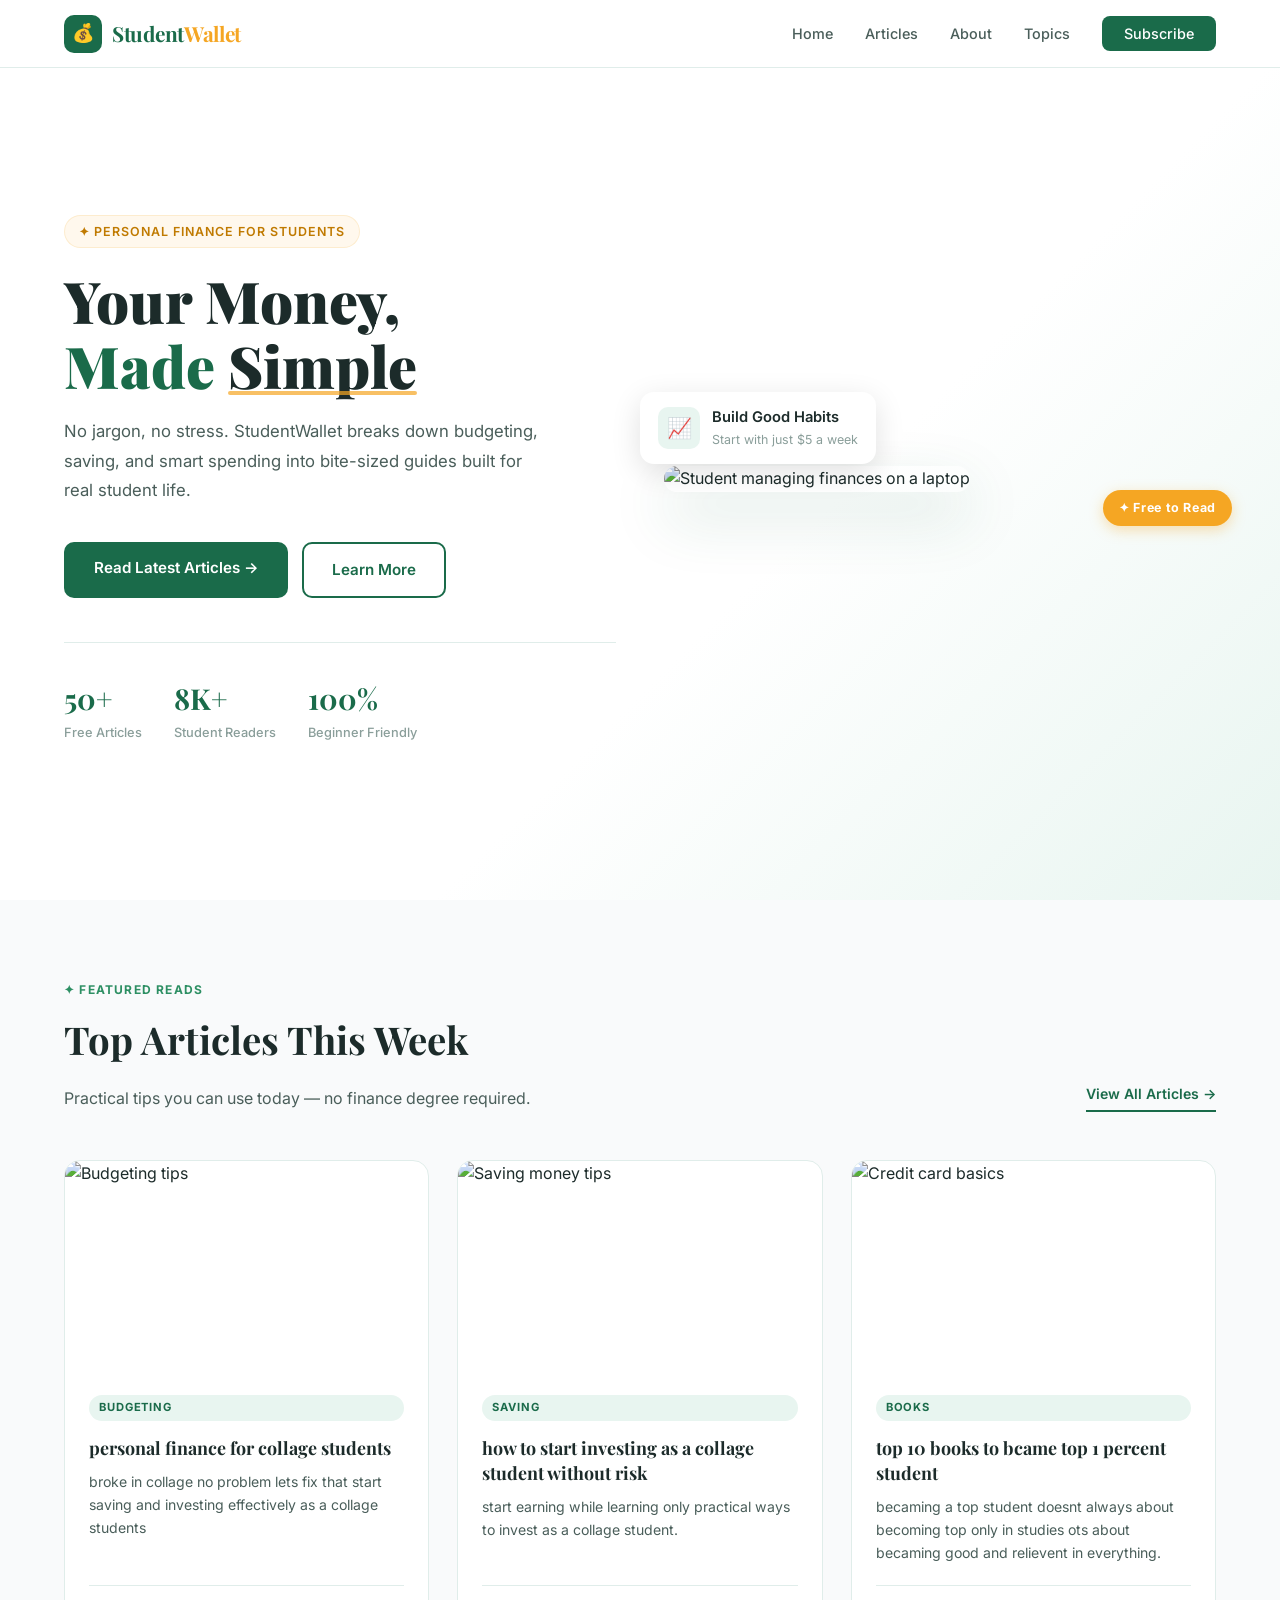
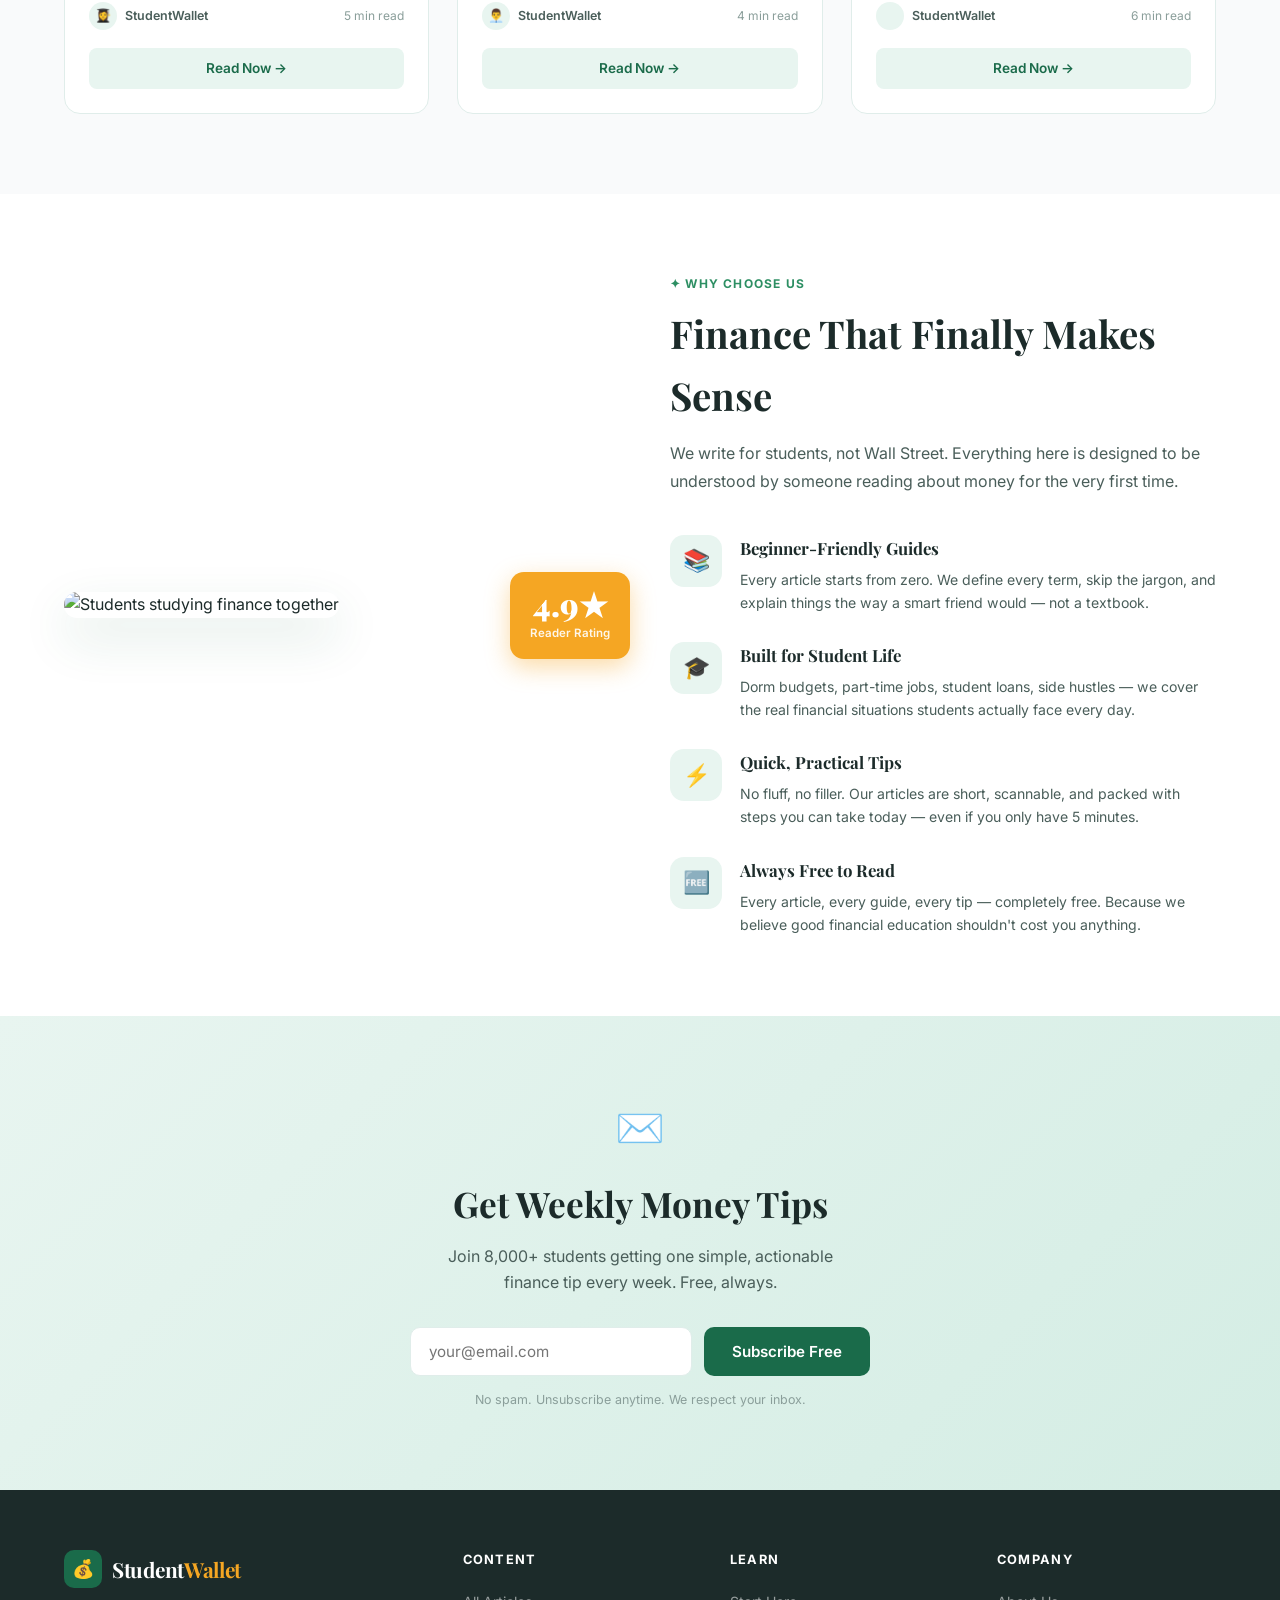
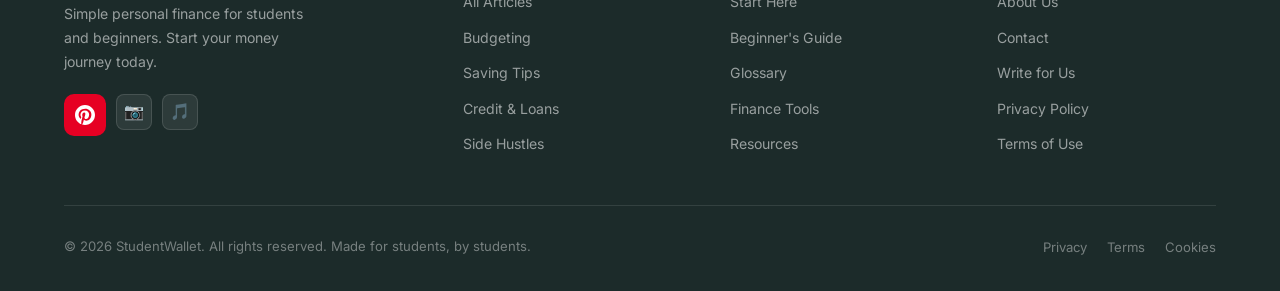
==== commit 00d8d994: "Update index.html" ====
--- a/index.html
+++ b/index.html
@@ -915,12 +915,12 @@
           alt="Credit card basics"
         />
         <div class="article-card-body">
-          <span class="article-tag">Credit</span>
+          <span class="article-tag">books</span>
           <div class="article-title">top 10 books to bcame top 1 percent student</div>
           <p class="article-excerpt">becaming a top student doesnt always about becoming top only in studies ots about becaming good and relievent in everything.</p>
           <div class="article-meta">
             <div class="article-author">
-              <div class="author-avatar">💳</div>
+              <div class="author-avatar"></div>
               <span class="author-name">StudentWallet</span>
             </div>
             <span class="article-read">6 min read</span>
